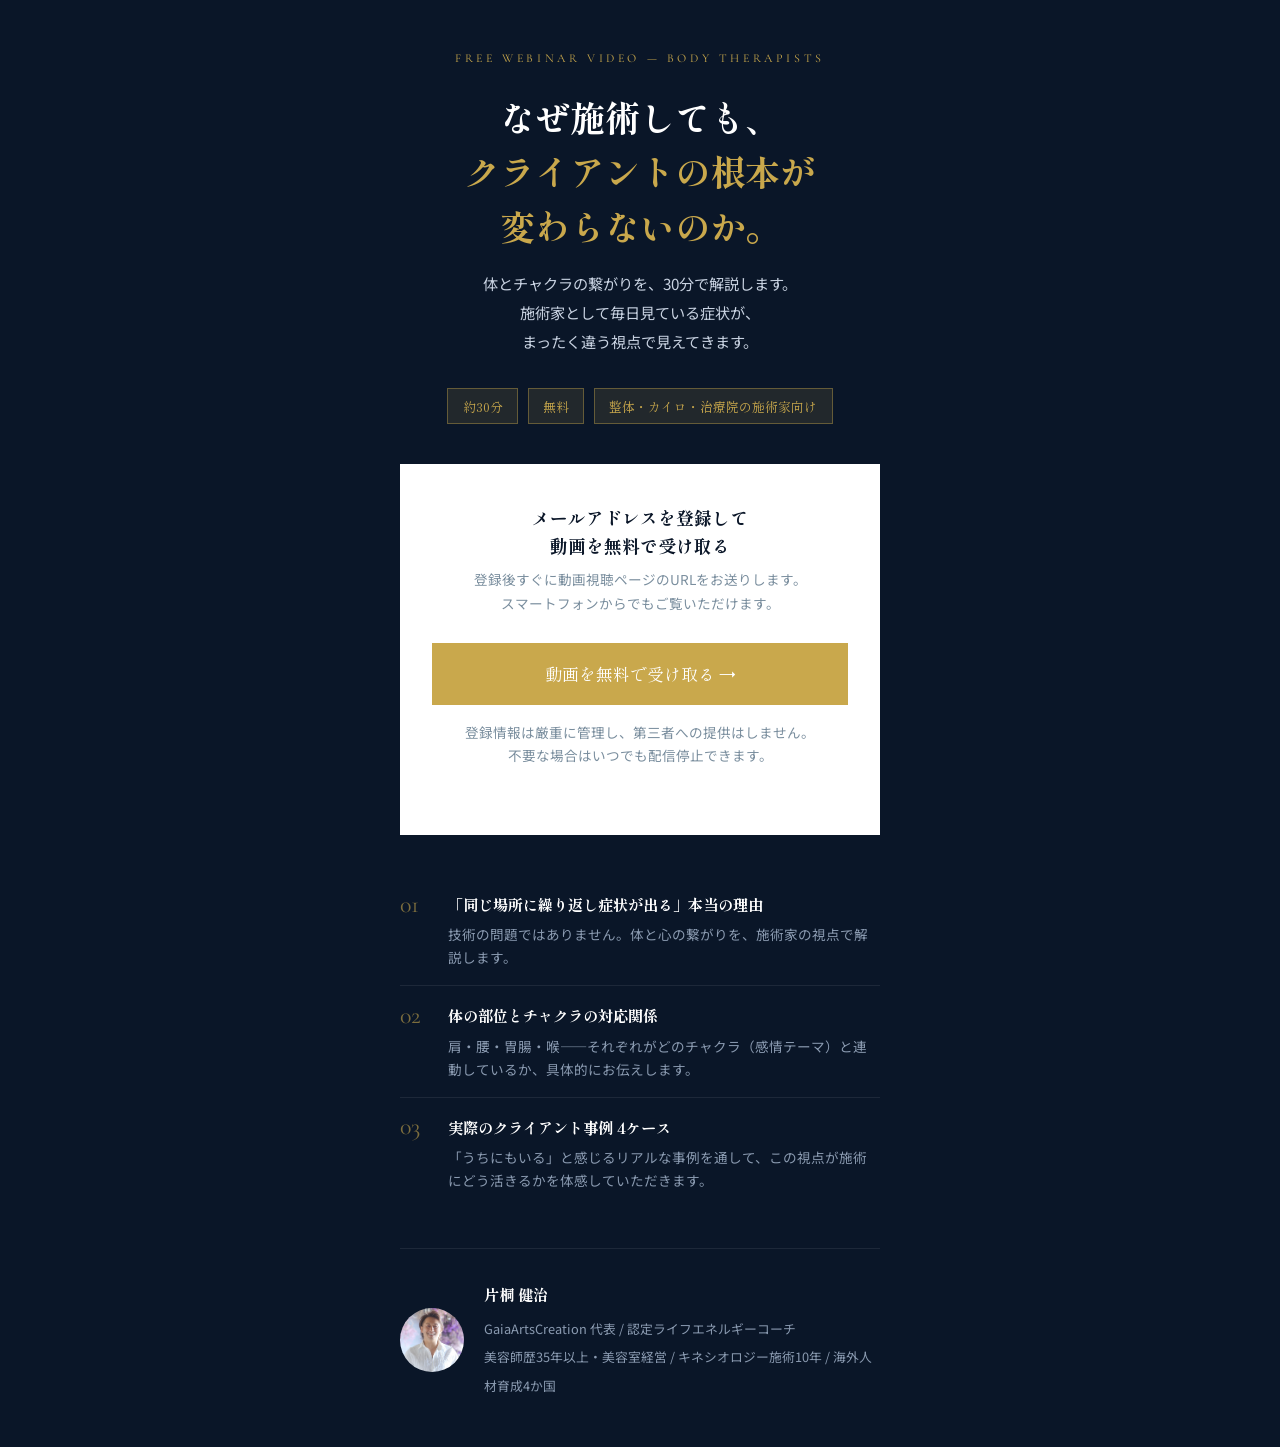
==== webinar/index.html @ a53112f1 "auto backup: 2026-05-26 03:00" ====
<!DOCTYPE html>
<html lang="ja">
<head>
  <meta charset="UTF-8" />
  <meta name="viewport" content="width=device-width, initial-scale=1.0" />
  <title>【無料動画】なぜ施術しても根本が変わらないのか | 片桐健治</title>
  <meta name="description" content="整体・カイロプラクティック・治療院の施術家へ。体とチャクラの繋がりを30分で解説。無料動画をメールアドレス登録で受け取れます。" />

  <link rel="preconnect" href="https://fonts.googleapis.com" />
  <link rel="preconnect" href="https://fonts.gstatic.com" crossorigin />
  <link href="https://fonts.googleapis.com/css2?family=Cormorant+Garamond:wght@400;600&family=Noto+Sans+JP:wght@400;500&family=Shippori+Mincho:wght@400;600;800&display=swap" rel="stylesheet" />
  <link rel="stylesheet" href="../css/style.css" />

  <style>
    body { background: var(--deep, #0a1628); }

    .gate-wrap {
      min-height: 100vh;
      display: flex;
      flex-direction: column;
      align-items: center;
      justify-content: center;
      padding: 3rem 1.5rem;
    }

    .gate-label {
      font-family: var(--font-en);
      font-size: 0.75rem;
      letter-spacing: 0.3em;
      color: var(--gold);
      text-transform: uppercase;
      margin-bottom: 1.25rem;
      display: block;
      text-align: center;
    }

    .gate-title {
      font-family: var(--font-serif);
      font-size: clamp(1.5rem, 4vw, 2.2rem);
      color: #fff;
      line-height: 1.55;
      text-align: center;
      max-width: 620px;
      margin: 0 auto 1rem;
    }

    .gate-title em { color: var(--gold); font-style: normal; }

    .gate-sub {
      font-size: 0.95rem;
      color: #c8d2e1;
      text-align: center;
      line-height: 1.9;
      max-width: 500px;
      margin: 0 auto 2rem;
    }

    .gate-badges {
      display: flex;
      flex-wrap: wrap;
      justify-content: center;
      gap: 0.6rem;
      margin-bottom: 2.5rem;
    }

    .gate-badge {
      background: rgba(201,168,76,0.12);
      border: 1px solid rgba(201,168,76,0.4);
      color: var(--gold);
      font-size: 0.8rem;
      padding: 0.35rem 0.9rem;
      font-family: var(--font-serif);
    }

    .gate-card {
      background: #fff;
      max-width: 480px;
      width: 100%;
      padding: 2.5rem 2rem;
      margin: 0 auto;
    }

    .gate-card h2 {
      font-family: var(--font-serif);
      font-size: 1.1rem;
      color: #0a1628;
      text-align: center;
      margin-bottom: 0.5rem;
      line-height: 1.6;
    }

    .gate-card p {
      font-size: 0.85rem;
      color: #7a8e9e;
      text-align: center;
      margin-bottom: 1.75rem;
      line-height: 1.7;
    }

    /* UTAGEフォームの上書きスタイル */
    .gate-card input[type="email"],
    .gate-card input[type="text"] {
      width: 100%;
      padding: 0.85rem 1rem;
      border: 1px solid #ccd8e8;
      font-size: 1rem;
      font-family: var(--font-sans);
      margin-bottom: 1rem;
      outline: none;
      transition: border-color 0.2s;
      box-sizing: border-box;
    }

    .gate-card input:focus { border-color: var(--gold); }

    .gate-card .btn-submit {
      display: block;
      width: 100%;
      background: var(--gold);
      color: #fff;
      font-family: var(--font-serif);
      font-size: 1.05rem;
      padding: 1rem;
      border: none;
      cursor: pointer;
      text-align: center;
      text-decoration: none;
      transition: background 0.2s;
    }

    .gate-card .btn-submit:hover { background: #b8963c; }

    .gate-privacy {
      font-size: 0.75rem;
      color: #7a8e9e;
      text-align: center;
      margin-top: 1rem;
      line-height: 1.7;
    }

    .gate-points {
      max-width: 480px;
      width: 100%;
      margin: 2.5rem auto 0;
    }

    .gate-point {
      display: flex;
      gap: 1rem;
      align-items: flex-start;
      padding: 1rem 0;
      border-bottom: 1px solid rgba(255,255,255,0.08);
    }

    .gate-point:last-child { border-bottom: none; }

    .gate-point-num {
      font-family: var(--font-en);
      font-size: 1.5rem;
      color: var(--gold);
      opacity: 0.6;
      line-height: 1;
      flex-shrink: 0;
      width: 2rem;
      padding-top: 0.1rem;
    }

    .gate-point-body strong {
      display: block;
      font-family: var(--font-serif);
      font-size: 0.95rem;
      color: #fff;
      margin-bottom: 0.3rem;
    }

    .gate-point-body p {
      font-size: 0.85rem;
      color: #8a9ab0;
      line-height: 1.7;
      margin: 0;
    }

    .gate-profile {
      display: flex;
      align-items: center;
      gap: 1.25rem;
      max-width: 480px;
      width: 100%;
      margin: 2.5rem auto 0;
      padding-top: 2rem;
      border-top: 1px solid rgba(255,255,255,0.08);
    }

    .gate-profile img {
      width: 64px;
      height: 64px;
      border-radius: 50%;
      object-fit: cover;
      flex-shrink: 0;
    }

    .gate-profile-text strong {
      display: block;
      font-family: var(--font-serif);
      font-size: 0.95rem;
      color: #fff;
      margin-bottom: 0.25rem;
    }

    .gate-profile-text span {
      font-size: 0.8rem;
      color: #8a9ab0;
      line-height: 1.6;
    }
  </style>
</head>
<body>

  <div class="gate-wrap">

    <span class="gate-label">Free Webinar Video — Body Therapists</span>

    <h1 class="gate-title">
      なぜ施術しても、<br />
      <em>クライアントの根本が<br />変わらないのか。</em>
    </h1>

    <p class="gate-sub">
      体とチャクラの繋がりを、30分で解説します。<br />
      施術家として毎日見ている症状が、<br />
      まったく違う視点で見えてきます。
    </p>

    <div class="gate-badges">
      <span class="gate-badge">約30分</span>
      <span class="gate-badge">無料</span>
      <span class="gate-badge">整体・カイロ・治療院の施術家向け</span>
    </div>

    <!-- ===== 登録ボタン ===== -->
    <div class="gate-card">
      <h2>メールアドレスを登録して<br />動画を無料で受け取る</h2>
      <p>登録後すぐに動画視聴ページのURLをお送りします。<br />スマートフォンからでもご覧いただけます。</p>

      <a
        href="https://utage-system.com/p/dHyIBIwLDIIs"
        class="btn-submit"
        style="display:block; width:100%; padding:1rem; text-align:center; box-sizing:border-box; text-decoration:none;"
      >動画を無料で受け取る →</a>

      <p class="gate-privacy">
        登録情報は厳重に管理し、第三者への提供はしません。<br />
        不要な場合はいつでも配信停止できます。
      </p>
    </div>

    <!-- ===== 動画で学べること ===== -->
    <div class="gate-points">

      <div class="gate-point">
        <span class="gate-point-num">01</span>
        <div class="gate-point-body">
          <strong>「同じ場所に繰り返し症状が出る」本当の理由</strong>
          <p>技術の問題ではありません。体と心の繋がりを、施術家の視点で解説します。</p>
        </div>
      </div>

      <div class="gate-point">
        <span class="gate-point-num">02</span>
        <div class="gate-point-body">
          <strong>体の部位とチャクラの対応関係</strong>
          <p>肩・腰・胃腸・喉——それぞれがどのチャクラ（感情テーマ）と連動しているか、具体的にお伝えします。</p>
        </div>
      </div>

      <div class="gate-point">
        <span class="gate-point-num">03</span>
        <div class="gate-point-body">
          <strong>実際のクライアント事例 4ケース</strong>
          <p>「うちにもいる」と感じるリアルな事例を通して、この視点が施術にどう活きるかを体感していただきます。</p>
        </div>
      </div>

    </div>

    <!-- ===== プロフィール ===== -->
    <div class="gate-profile">
      <img src="../images/IMG_8584 2.jpg" alt="片桐健治" />
      <div class="gate-profile-text">
        <strong>片桐 健治</strong>
        <span>GaiaArtsCreation 代表 / 認定ライフエネルギーコーチ<br />美容師歴35年以上・美容室経営 / キネシオロジー施術10年 / 海外人材育成4か国</span>
      </div>
    </div>

  </div>

</body>
</html>
---- css/style.css ----
/* ===== リセット・変数 ===== */
*, *::before, *::after { box-sizing: border-box; margin: 0; padding: 0; }

:root {
  --ink:        #0d1b2a;
  --cream:      #eaf0f8;
  --warm-white: #f4f7fb;
  --gold:       #c9a84c;
  --gold-light: #e2c070;
  --sage:       #3a7ca5;
  --rust:       #1a3a5c;
  --mist:       #ccd8e8;
  --deep:       #0a1628;

  --font-serif: 'Shippori Mincho', serif;
  --font-en:    'Cormorant Garamond', serif;
  --font-sans:  'Noto Sans JP', sans-serif;

  --section-pad: clamp(4rem, 8vw, 7rem);
  --container:   1080px;
}

html { scroll-behavior: smooth; }

body {
  font-family: var(--font-sans);
  color: var(--ink);
  background: var(--warm-white);
  line-height: 1.8;
  font-size: 16px;
  text-align: left;
}

img { max-width: 100%; display: block; }

.container {
  max-width: var(--container);
  margin: 0 auto;
  padding: 0 1.5rem;
}

/* ===== 共通見出し ===== */
.section-label {
  font-family: var(--font-en);
  font-size: 0.8rem;
  letter-spacing: 0.25em;
  color: var(--gold);
  text-transform: uppercase;
  display: block;
  margin-bottom: 0.75rem;
  text-align: center;
}

.section-title {
  font-family: var(--font-serif);
  font-size: clamp(1.6rem, 3.5vw, 2.4rem);
  line-height: 1.5;
  margin-bottom: 1.5rem;
  text-align: center;
}

.section-lead {
  font-size: 1.05rem;
  color: #5a4e44;
  max-width: 600px;
  margin: 0 auto 3rem;
}

/* ===== ボタン ===== */
.btn-primary {
  display: inline-block;
  background: var(--gold);
  color: #fff;
  font-family: var(--font-serif);
  font-size: 1.05rem;
  padding: 1rem 2.5rem;
  border: none;
  cursor: pointer;
  text-decoration: none;
  transition: background 0.25s, transform 0.15s;
  letter-spacing: 0.05em;
}
.btn-primary:hover { background: var(--gold-light); transform: translateY(-2px); }

/* ===== ナビゲーション ===== */
.site-nav {
  position: fixed;
  top: 0; left: 0; right: 0;
  z-index: 100;
  background: rgba(250, 248, 244, 0.95);
  backdrop-filter: blur(6px);
  border-bottom: 1px solid var(--mist);
  padding: 1rem 1.5rem;
  display: flex;
  align-items: center;
  justify-content: space-between;
}

.nav-logo {
  font-family: var(--font-serif);
  font-size: 1rem;
  color: var(--ink);
  text-decoration: none;
}

.nav-cta {
  background: var(--gold);
  color: #fff;
  font-size: 0.85rem;
  padding: 0.5rem 1.25rem;
  text-decoration: none;
  transition: background 0.2s;
}
.nav-cta:hover { background: var(--gold-light); }

/* ===== HERO ===== */
.hero {
  min-height: 100vh;
  background: var(--deep);
  display: flex;
  align-items: center;
  padding: calc(var(--section-pad) + 4rem) 1.5rem var(--section-pad);
  position: relative;
  overflow: hidden;
}

.hero::before {
  content: '';
  position: absolute;
  inset: 0;
  background: radial-gradient(ellipse at 70% 50%, rgba(201,168,76,0.12) 0%, transparent 65%);
}

.hero-inner {
  max-width: var(--container);
  margin: 0 auto;
  position: relative;
  z-index: 1;
  text-align: center;
}

.hero-label {
  font-family: var(--font-en);
  font-size: 0.8rem;
  letter-spacing: 0.3em;
  color: var(--gold);
  text-transform: uppercase;
  margin-bottom: 1.5rem;
}

.hero-title {
  font-family: var(--font-serif);
  font-size: clamp(1.8rem, 4vw, 3.2rem);
  color: #fff;
  line-height: 1.5;
  margin-bottom: 1.5rem;
  font-weight: 600;
  text-align: center;
}

.hero-title em {
  color: var(--gold-light);
  font-style: normal;
}

.hero-sub {
  font-size: 1.1rem;
  color: #c8bfb4;
  max-width: 540px;
  margin: 0 auto 2.5rem;
  line-height: 1.9;
}

.hero-stats {
  display: flex;
  gap: 3rem;
  margin-bottom: 3rem;
  flex-wrap: wrap;
  justify-content: center;
}

.stat {
  display: flex;
  flex-direction: column;
  gap: 0.25rem;
}

.stat-num {
  font-family: var(--font-en);
  font-size: 2.4rem;
  color: var(--gold-light);
  line-height: 1;
}

.stat-label {
  font-size: 0.8rem;
  color: #a09080;
  letter-spacing: 0.05em;
}

/* ===== PROBLEM ===== */
.problem {
  background: var(--cream);
  padding: var(--section-pad) 1.5rem;
}

.problem-grid {
  display: grid;
  grid-template-columns: repeat(auto-fit, minmax(220px, 1fr));
  gap: 1.5rem;
  margin-top: 2rem;
}

.problem-card {
  background: var(--warm-white);
  border: 1px solid var(--mist);
  padding: 2rem 1.5rem;
  border-left: 3px solid var(--gold);
}

.problem-card__num {
  font-family: var(--font-en);
  font-size: 0.75rem;
  color: var(--gold);
  letter-spacing: 0.2em;
  margin-bottom: 0.75rem;
}

.problem-card__text {
  font-family: var(--font-serif);
  font-size: 1.05rem;
  line-height: 1.7;
}

/* ===== SOLUTION ===== */
.solution {
  background: var(--warm-white);
  padding: var(--section-pad) 1.5rem;
}

.solution-grid {
  display: grid;
  grid-template-columns: repeat(auto-fit, minmax(280px, 1fr));
  gap: 2rem;
  margin-top: 2rem;
}

.solution-card {
  padding: 2.5rem 2rem;
  border: 1px solid var(--mist);
  position: relative;
}

.solution-card::before {
  content: '';
  position: absolute;
  top: 0; left: 0;
  width: 100%;
  height: 3px;
  background: linear-gradient(90deg, var(--gold), var(--gold-light));
}

.solution-card__icon {
  font-size: 2rem;
  margin-bottom: 1rem;
}

.solution-card__title {
  font-family: var(--font-serif);
  font-size: 1.15rem;
  margin-bottom: 0.75rem;
  color: var(--ink);
}

.solution-card__body {
  font-size: 0.95rem;
  color: #5a4e44;
  line-height: 1.9;
}

/* ===== PROFILE ===== */
.profile {
  background: var(--deep);
  padding: var(--section-pad) 1.5rem;
  color: #e8ddd0;
}

.profile-inner {
  display: flex;
  flex-direction: column;
  align-items: center;
  gap: 2.5rem;
  max-width: var(--container);
  margin: 0 auto;
  text-align: left;
}

.profile-photo {
  width: 240px;
  height: 240px;
  border-radius: 50%;
  background: #1a3350;
  border: 3px solid var(--gold);
  display: flex;
  align-items: center;
  justify-content: center;
  font-size: 4rem;
  overflow: hidden;
}

.profile-photo img {
  width: 100%;
  height: 100%;
  object-fit: cover;
}

.profile .section-title { color: #fff; }

.profile-name {
  font-family: var(--font-serif);
  font-size: 1.5rem;
  color: #fff;
  margin-bottom: 0.25rem;
}

.profile-title {
  font-size: 0.85rem;
  color: var(--gold-light);
  letter-spacing: 0.1em;
  margin-bottom: 1.5rem;
}

.profile-body {
  font-size: 0.975rem;
  line-height: 2;
  color: #c8bfb4;
}

.profile-tags {
  display: flex;
  flex-wrap: wrap;
  gap: 0.5rem;
  margin-top: 1.5rem;
  justify-content: center;
}

.profile-tag {
  border: 1px solid var(--gold);
  color: var(--gold-light);
  font-size: 0.8rem;
  padding: 0.3rem 0.8rem;
  letter-spacing: 0.05em;
}

/* ===== CURRICULUM ===== */
.curriculum {
  background: var(--cream);
  padding: var(--section-pad) 1.5rem;
}

.curriculum-grid {
  display: grid;
  gap: 0.75rem;
  margin-top: 2rem;
}

.curriculum-item {
  display: grid;
  grid-template-columns: 64px 1fr auto;
  align-items: center;
  gap: 1.25rem;
  background: var(--warm-white);
  border: 1px solid var(--mist);
  padding: 1.25rem 1.5rem;
  text-align: left;
}

.curriculum-num {
  font-family: var(--font-en);
  font-size: 1.4rem;
  color: var(--gold);
  font-weight: 600;
  line-height: 1;
}

.curriculum-num span {
  font-size: 0.65rem;
  display: block;
  color: #9a8878;
  letter-spacing: 0.1em;
}

.curriculum-title {
  font-family: var(--font-serif);
  font-size: 1rem;
}

.curriculum-badge {
  font-size: 0.75rem;
  padding: 0.25rem 0.75rem;
  border-radius: 2px;
  white-space: nowrap;
  font-weight: 500;
}

.curriculum-badge--real {
  background: rgba(140,74,47,0.12);
  color: var(--rust);
  border: 1px solid var(--rust);
}

.curriculum-badge--online {
  background: rgba(122,140,126,0.12);
  color: var(--sage);
  border: 1px solid var(--sage);
}

.curriculum-legend {
  display: flex;
  gap: 1.5rem;
  margin-bottom: 1.5rem;
  font-size: 0.85rem;
  justify-content: center;
}

.legend-dot {
  display: inline-block;
  width: 10px; height: 10px;
  border-radius: 50%;
  margin-right: 0.4rem;
  vertical-align: middle;
}

/* ===== PRICING ===== */
.pricing {
  background: var(--warm-white);
  padding: var(--section-pad) 1.5rem;
}

.pricing-grid {
  display: grid;
  grid-template-columns: repeat(auto-fit, minmax(280px, 1fr));
  gap: 1.5rem;
  margin-top: 2rem;
}

.pricing-card {
  border: 1px solid var(--mist);
  padding: 2.5rem 2rem;
  position: relative;
  background: var(--warm-white);
  transition: transform 0.2s, box-shadow 0.2s;
}

.pricing-card:hover {
  transform: translateY(-4px);
  box-shadow: 0 12px 32px rgba(26,20,16,0.1);
}

.pricing-card--recommended {
  border-color: var(--gold);
  background: var(--cream);
}

.pricing-recommended-badge {
  position: absolute;
  top: -1px; right: 1.5rem;
  background: var(--gold);
  color: #fff;
  font-size: 0.75rem;
  padding: 0.3rem 0.8rem;
  letter-spacing: 0.05em;
}

.pricing-staff {
  font-size: 0.85rem;
  color: var(--gold);
  letter-spacing: 0.1em;
  margin-bottom: 0.5rem;
}

.pricing-title {
  font-family: var(--font-serif);
  font-size: 1.2rem;
  margin-bottom: 1.5rem;
}

.pricing-amount {
  margin-bottom: 1.5rem;
}

.pricing-per {
  font-family: var(--font-en);
  font-size: 2.4rem;
  color: var(--ink);
  font-weight: 600;
  line-height: 1;
}

.pricing-per span {
  font-size: 1rem;
  color: #7a6e64;
}

.pricing-total {
  font-size: 0.85rem;
  color: #7a6e64;
  margin-top: 0.5rem;
}

.pricing-features {
  list-style: none;
  font-size: 0.9rem;
  line-height: 1;
  margin-bottom: 2rem;
  text-align: left;
}

.pricing-features li {
  padding: 0.65rem 0;
  border-bottom: 1px solid var(--mist);
  display: flex;
  align-items: center;
  gap: 0.5rem;
}

.pricing-features li::before {
  content: '✓';
  color: var(--gold);
  font-weight: bold;
  flex-shrink: 0;
}

/* ===== FAQ ===== */
.faq {
  background: var(--cream);
  padding: var(--section-pad) 1.5rem;
}

.faq-list {
  max-width: 720px;
  margin-top: 2rem;
}

.faq-item {
  border-bottom: 1px solid var(--mist);
}

.faq-question {
  width: 100%;
  background: none;
  border: none;
  cursor: pointer;
  text-align: center;
  font-family: var(--font-serif);
  font-size: 1.05rem;
  color: var(--ink);
  padding: 1.5rem 3rem 1.5rem 0;
  position: relative;
  line-height: 1.6;
}

.faq-question::after {
  content: '+';
  position: absolute;
  right: 0;
  top: 50%;
  transform: translateY(-50%);
  font-size: 1.4rem;
  color: var(--gold);
  transition: transform 0.25s;
  font-weight: 300;
}

.faq-question.open::after {
  transform: translateY(-50%) rotate(45deg);
}

.faq-answer {
  display: none;
  padding: 0 0 1.5rem;
  font-size: 0.975rem;
  color: #5a4e44;
  line-height: 1.9;
}

.faq-answer.open { display: block; }

/* ===== CTA ===== */
.cta-section {
  background: var(--deep);
  padding: var(--section-pad) 1.5rem;
  text-align: center;
}

.hero { text-align: center; }
.site-footer { text-align: center; }

.cta-section .section-label { display: block; text-align: center; }
.cta-section .section-title { color: #fff; text-align: center; margin: 0 auto 1rem; }

.cta-lead {
  color: #c8bfb4;
  font-size: 1.05rem;
  margin-bottom: 2.5rem;
}

.cta-note {
  font-size: 0.8rem;
  color: #7a6e64;
  margin-top: 1.5rem;
}

/* ===== FOOTER ===== */
.site-footer {
  background: #160f08;
  color: #5a4e44;
  text-align: center;
  padding: 2rem 1.5rem;
  font-size: 0.8rem;
  letter-spacing: 0.05em;
}

/* ===== レスポンシブ ===== */
@media (max-width: 720px) {
  .profile-inner {
    grid-template-columns: 1fr;
  }

  .profile-photo {
    width: 100%;
    height: 300px;
  }

  .curriculum-item {
    grid-template-columns: 48px 1fr;
  }

  .curriculum-badge {
    display: none;
  }

  .hero-stats {
    gap: 2rem;
  }

  /* ナビ */
  .site-nav {
    padding: 0.6rem 1rem;
    gap: 0.5rem;
  }
  .nav-logo {
    font-size: 0.75rem;
    line-height: 1.4;
    flex: 1;
  }
  .nav-cta {
    font-size: 0.75rem;
    padding: 0.4rem 0.75rem;
    white-space: nowrap;
    flex-shrink: 0;
    text-align: center;
  }

  /* ヒーロー */
  .hero-label {
    font-size: 0.6rem;
    letter-spacing: 0.1em;
    word-break: break-word;
  }
  .hero-title {
    font-size: 1.5rem;
  }
  .hero-sub {
    font-size: 1rem;
  }

  /* セクション見出し */
  .section-title {
    font-size: 1.25rem;
  }

  /* カードタイトル */
  .solution-card__title {
    font-size: 1rem;
  }

  /* ボタン */
  .btn-primary {
    font-size: 0.92rem;
    padding: 0.9rem 1.8rem;
  }

  /* デスクトップ用改行を非表示 */
  .desktop-br {
    display: none;
  }
}
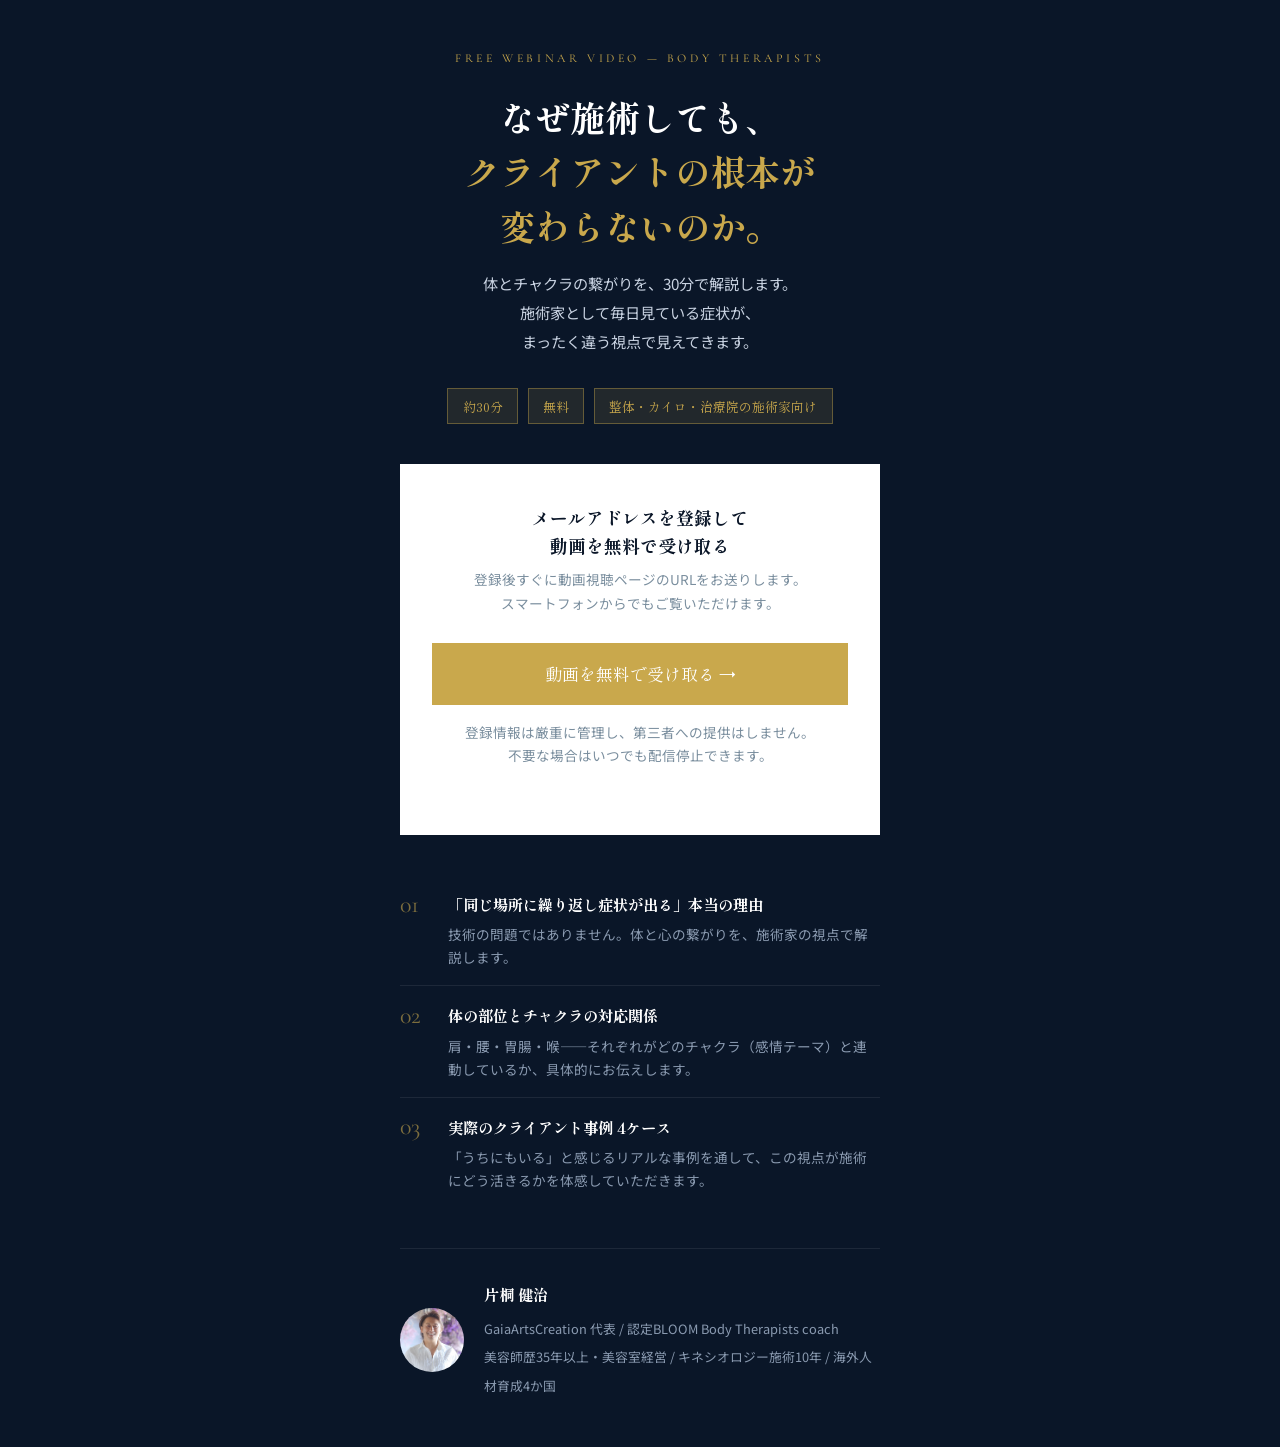
==== commit 4415d8cf: "リブランディング・LP改善 - ライフエネルギーコーチ → BLOOM Body Therapists coach に全文変更 - ライフエネルギーコーチング → BLOOM Body Therapi" ====
--- a/webinar/index.html
+++ b/webinar/index.html
@@ -288,7 +288,7 @@
       <img src="../images/IMG_8584 2.jpg" alt="片桐健治" />
       <div class="gate-profile-text">
         <strong>片桐 健治</strong>
-        <span>GaiaArtsCreation 代表 / 認定ライフエネルギーコーチ<br />美容師歴35年以上・美容室経営 / キネシオロジー施術10年 / 海外人材育成4か国</span>
+        <span>GaiaArtsCreation 代表 / 認定BLOOM Body Therapists coach<br />美容師歴35年以上・美容室経営 / キネシオロジー施術10年 / 海外人材育成4か国</span>
       </div>
     </div>
 
